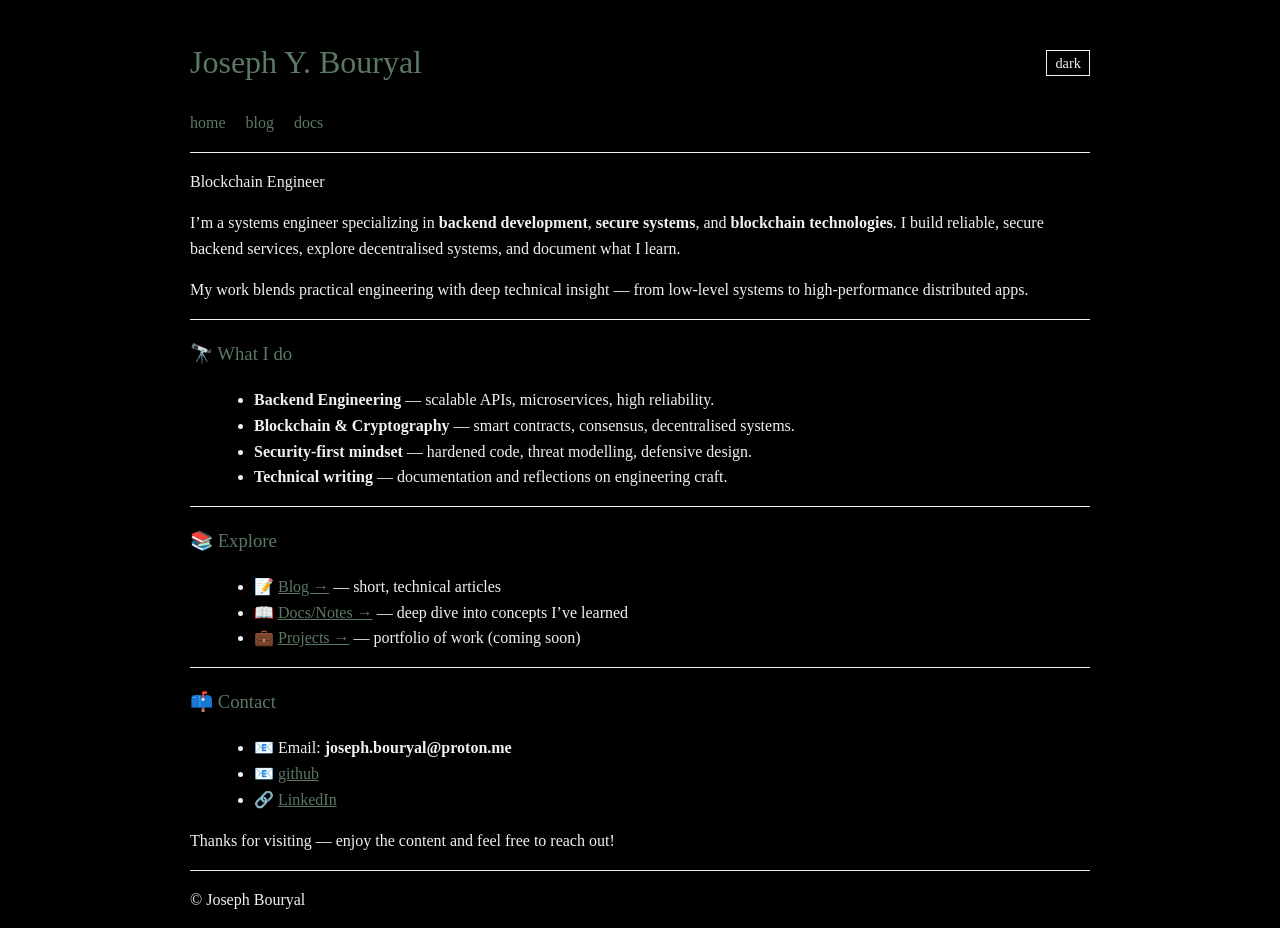
==== public/index.html @ 2f8535c4 "suckless portfolio" ====
<!DOCTYPE html>
<html lang="en">
<head>
  <meta charset="utf-8">
  <title>Joseph Y. Bouryal</title>
  <meta name="viewport" content="width=device-width, initial-scale=1">
  <link rel="stylesheet" href="/style.css">
</head>
<body>

<header>
  <div class="topbar">
    <h1>Joseph Y. Bouryal</h1>

    <!-- NEW: button on the right -->
    <button id="theme-btn" class="theme-btn">dark</button>
  </div>

  <nav>
    <a href="/index.html">home</a>
    <a href="/blog/index.html">blog</a>
    <a href="/docs/index.html">docs</a>
  </nav>

  <hr>
</header>

<main>
  <p>Blockchain Engineer</p>
  <p>I’m a systems engineer specializing in <strong>backend
  development</strong>, <strong>secure systems</strong>, and
  <strong>blockchain technologies</strong>. I build reliable, secure
  backend services, explore decentralised systems, and document what I
  learn.</p>
  <p>My work blends practical engineering with deep technical insight —
  from low-level systems to high-performance distributed apps.</p>
  <hr />
  <h3 id="what-i-do">🔭 What I do</h3>
  <ul>
  <li><strong>Backend Engineering</strong> — scalable APIs,
  microservices, high reliability.</li>
  <li><strong>Blockchain &amp; Cryptography</strong> — smart contracts,
  consensus, decentralised systems.</li>
  <li><strong>Security-first mindset</strong> — hardened code, threat
  modelling, defensive design.</li>
  <li><strong>Technical writing</strong> — documentation and reflections
  on engineering craft.</li>
  </ul>
  <hr />
  <h3 id="explore">📚 Explore</h3>
  <ul>
  <li>📝 <a href="blog/index.html">Blog →</a> — short, technical
  articles</li>
  <li>📖 <a href="docs/index.html">Docs/Notes →</a> — deep dive into
  concepts I’ve learned</li>
  <li>💼 <a href="#">Projects →</a> — portfolio of work (coming
  soon)</li>
  </ul>
  <hr />
  <h3 id="contact">📫 Contact</h3>
  <ul>
  <li>📧 Email: <strong>joseph.bouryal@proton.me</strong></li>
  <li>📧 <a href="https://github.com/0-x-joseph">github</a></li>
  <li>🔗 <a
  href="https://www.linkedin.com/in/youssef-bouryal">LinkedIn</a></li>
  </ul>
  <p>Thanks for visiting — enjoy the content and feel free to reach
  out!</p>
</main>

<footer>
  <hr>
  <p>© Joseph Bouryal</p>
</footer>

<script>
  const btn = document.getElementById("theme-btn");
  const saved = localStorage.getItem("theme");

  if (saved === "dark") document.documentElement.classList.add("dark");
  if (saved === "light") document.documentElement.classList.remove("dark");

  function updateText() {
    btn.textContent = document.documentElement.classList.contains("dark") ? "light" : "dark";
  }

  updateText();

  btn.addEventListener("click", () => {
    document.documentElement.classList.toggle("dark");
    const mode = document.documentElement.classList.contains("dark") ? "dark" : "light";
    localStorage.setItem("theme", mode);
    updateText();
  });
</script>

</body>
</html>
---- style.css ----
:root {
  --bg: #000000;
  --fg: #f0f0f0;
  --accent: #5A7863;
  --max: 900px;
}

html, body {
  margin: 0;
  padding: 0;
  background: var(--bg);
  color: var(--fg);
}

body {
  font-family: serif;
  max-width: var(--max);
  margin: 1rem auto;
  padding: 0 1rem;
  line-height: 1.6;
}

/* Theme toggle */
html.dark {
  --bg: #ffffff;
  --fg: #000000;
}

/* Basic layout */
header, footer {
  margin-bottom: 1rem;
}

hr {
  border: none;
  border-top: 1px solid var(--fg);
  margin: 1rem 0;
}

nav a {
  margin-right: 1rem;
  color: var(--accent);
  text-decoration: none;
}

nav a:hover {
  text-decoration: underline;
}

/* Content links */
a {
  color: var(--accent);
  text-decoration: underline;
}

/* Headings */
h1, h2, h3 {
  font-weight: normal;
  color: var(--accent);
}

/* Lists */
ul, ol {
  margin: 0.5rem 0 0.5rem 1.5rem;
}

/* Code blocks */
pre {
  background: rgba(255,255,255,0.05);
  border: 1px solid rgba(255,255,255,0.12);
  padding: 0.75rem;
  overflow-x: auto;
}

/* Inline code */
code {
  background: rgba(255,255,255,0.05);
  padding: 0.1rem 0.25rem;
}

/* Theme toggle button */
.theme-toggle {
  display: inline-block;
  margin-right: 1rem;
}

.theme-toggle button {
  background: transparent;
  border: 1px solid var(--fg);
  color: var(--fg);
  padding: 0.25rem 0.5rem;
  cursor: pointer;
  font-family: inherit;
}

.theme-toggle button:hover {
  background: var(--fg);
  color: var(--bg);
}

.topbar {
  display: flex;
  align-items: center;
  justify-content: space-between;
}

.theme-btn {
  background: transparent;
  border: 1px solid var(--fg);
  color: var(--fg);
  padding: 0.2rem 0.5rem;
  cursor: pointer;
  font-family: inherit;
  font-size: 0.9rem;
}

.theme-btn:hover {
  background: var(--fg);
  color: var(--bg);
}
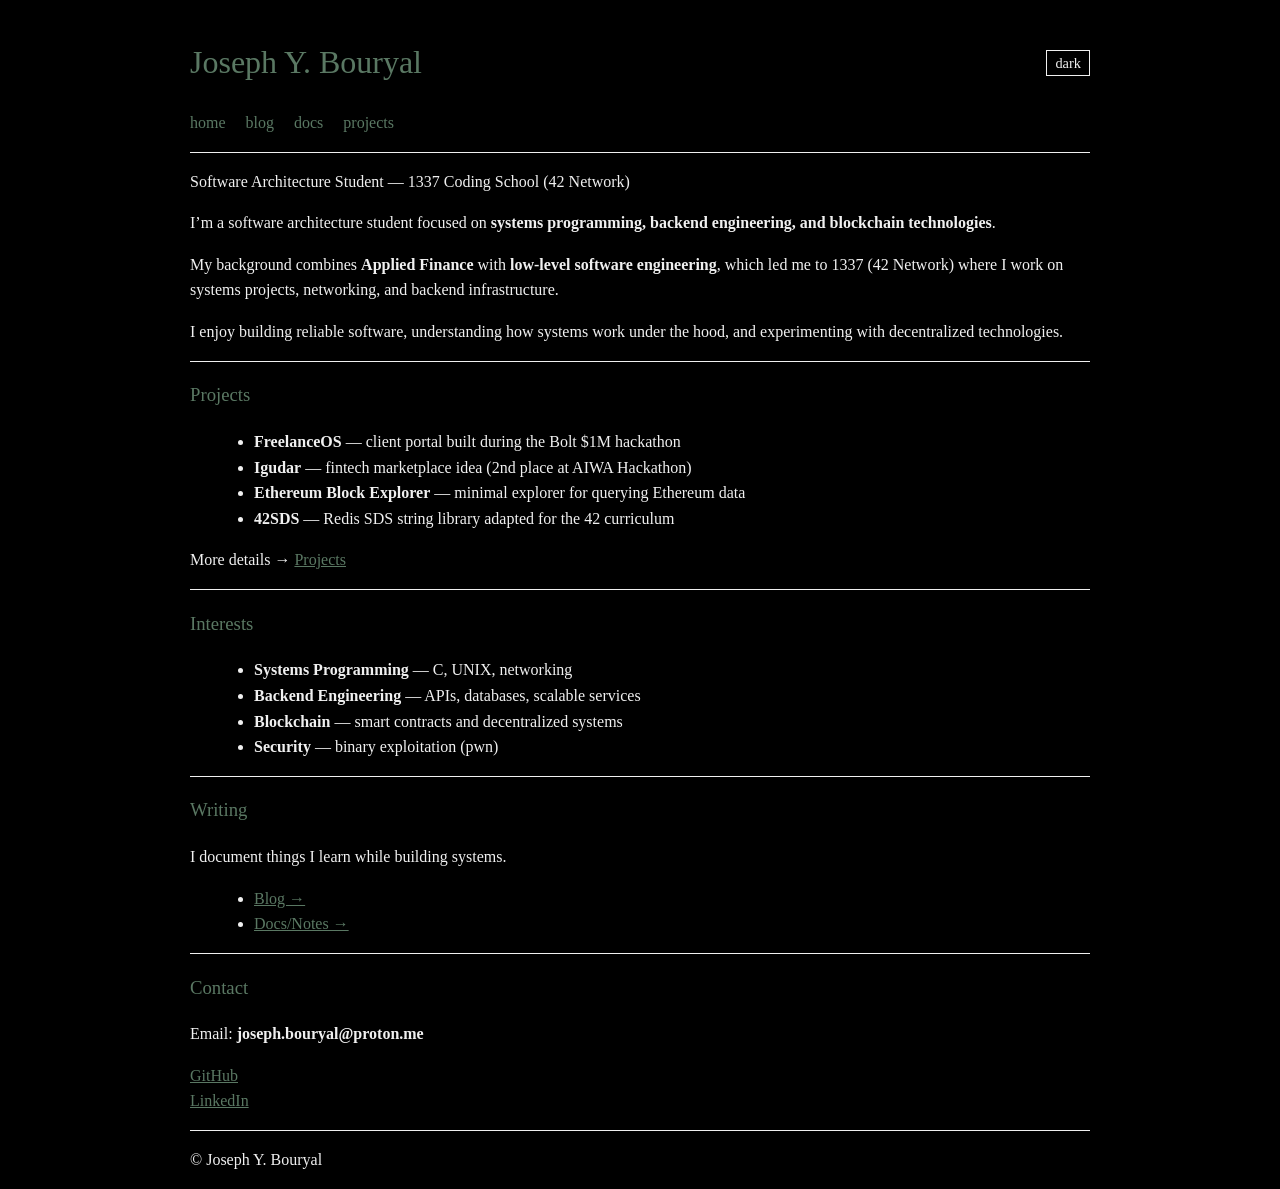
==== commit 8b0618d5: "update website" ====
--- a/public/index.html
+++ b/public/index.html
@@ -20,57 +20,66 @@
     <a href="/index.html">home</a>
     <a href="/blog/index.html">blog</a>
     <a href="/docs/index.html">docs</a>
+    <a href="/projects/index.html">projects</a>
   </nav>
 
   <hr>
 </header>
 
 <main>
-  <p>Blockchain Engineer</p>
-  <p>I’m a systems engineer specializing in <strong>backend
-  development</strong>, <strong>secure systems</strong>, and
-  <strong>blockchain technologies</strong>. I build reliable, secure
-  backend services, explore decentralised systems, and document what I
-  learn.</p>
-  <p>My work blends practical engineering with deep technical insight —
-  from low-level systems to high-performance distributed apps.</p>
+  <p>Software Architecture Student — 1337 Coding School (42 Network)</p>
+  <p>I’m a software architecture student focused on <strong>systems
+  programming, backend engineering, and blockchain
+  technologies</strong>.</p>
+  <p>My background combines <strong>Applied Finance</strong> with
+  <strong>low-level software engineering</strong>, which led me to 1337
+  (42 Network) where I work on systems projects, networking, and backend
+  infrastructure.</p>
+  <p>I enjoy building reliable software, understanding how systems work
+  under the hood, and experimenting with decentralized technologies.</p>
   <hr />
-  <h3 id="what-i-do">🔭 What I do</h3>
+  <h3 id="projects">Projects</h3>
   <ul>
-  <li><strong>Backend Engineering</strong> — scalable APIs,
-  microservices, high reliability.</li>
-  <li><strong>Blockchain &amp; Cryptography</strong> — smart contracts,
-  consensus, decentralised systems.</li>
-  <li><strong>Security-first mindset</strong> — hardened code, threat
-  modelling, defensive design.</li>
-  <li><strong>Technical writing</strong> — documentation and reflections
-  on engineering craft.</li>
+  <li><strong>FreelanceOS</strong> — client portal built during the Bolt
+  $1M hackathon<br />
+  </li>
+  <li><strong>Igudar</strong> — fintech marketplace idea (2nd place at
+  AIWA Hackathon)<br />
+  </li>
+  <li><strong>Ethereum Block Explorer</strong> — minimal explorer for
+  querying Ethereum data<br />
+  </li>
+  <li><strong>42SDS</strong> — Redis SDS string library adapted for the
+  42 curriculum</li>
+  </ul>
+  <p>More details → <a href="projects/index.html">Projects</a></p>
+  <hr />
+  <h3 id="interests">Interests</h3>
+  <ul>
+  <li><strong>Systems Programming</strong> — C, UNIX, networking</li>
+  <li><strong>Backend Engineering</strong> — APIs, databases, scalable
+  services</li>
+  <li><strong>Blockchain</strong> — smart contracts and decentralized
+  systems</li>
+  <li><strong>Security</strong> — binary exploitation (pwn)</li>
   </ul>
   <hr />
-  <h3 id="explore">📚 Explore</h3>
+  <h3 id="writing">Writing</h3>
+  <p>I document things I learn while building systems.</p>
   <ul>
-  <li>📝 <a href="blog/index.html">Blog →</a> — short, technical
-  articles</li>
-  <li>📖 <a href="docs/index.html">Docs/Notes →</a> — deep dive into
-  concepts I’ve learned</li>
-  <li>💼 <a href="#">Projects →</a> — portfolio of work (coming
-  soon)</li>
+  <li><a href="blog/index.html">Blog →</a></li>
+  <li><a href="docs/index.html">Docs/Notes →</a></li>
   </ul>
   <hr />
-  <h3 id="contact">📫 Contact</h3>
-  <ul>
-  <li>📧 Email: <strong>joseph.bouryal@proton.me</strong></li>
-  <li>📧 <a href="https://github.com/0-x-joseph">github</a></li>
-  <li>🔗 <a
-  href="https://www.linkedin.com/in/youssef-bouryal">LinkedIn</a></li>
-  </ul>
-  <p>Thanks for visiting — enjoy the content and feel free to reach
-  out!</p>
+  <h3 id="contact">Contact</h3>
+  <p>Email: <strong>joseph.bouryal@proton.me</strong></p>
+  <p><a href="https://github.com/0-x-joseph">GitHub</a><br />
+  <a href="https://www.linkedin.com/in/youssef-bouryal">LinkedIn</a></p>
 </main>
 
 <footer>
   <hr>
-  <p>© Joseph Bouryal</p>
+  <p>© Joseph Y. Bouryal</p>
 </footer>
 
 <script>
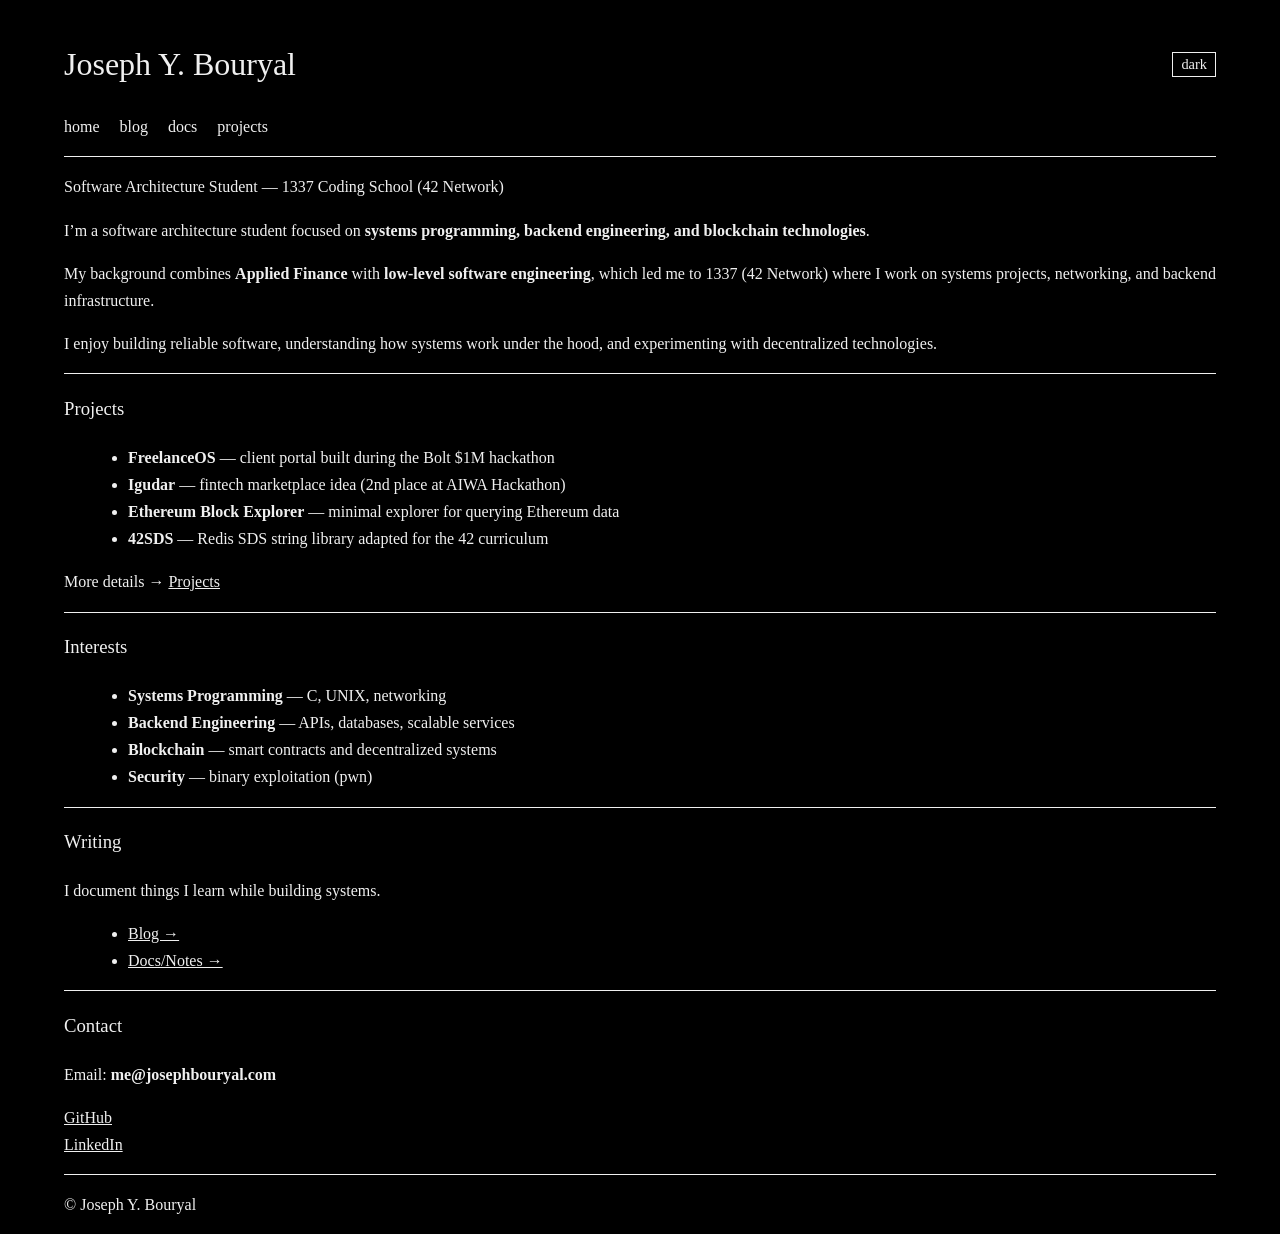
==== commit a98c260a: "changed spacing, added makefile rule, and added some fonts" ====
--- a/public/index.html
+++ b/public/index.html
@@ -72,7 +72,7 @@
   </ul>
   <hr />
   <h3 id="contact">Contact</h3>
-  <p>Email: <strong>joseph.bouryal@proton.me</strong></p>
+  <p>Email: <strong>me@josephbouryal.com</strong></p>
   <p><a href="https://github.com/0-x-joseph">GitHub</a><br />
   <a href="https://www.linkedin.com/in/youssef-bouryal">LinkedIn</a></p>
 </main>
--- a/style.css
+++ b/style.css
@@ -1,9 +1,12 @@
 :root {
   --bg: #000000;
   --fg: #f0f0f0;
-  --accent: #5A7863;
-  --max: 900px;
+  --accent: var(--fg);
+  --max: 90vw;
+  --max-large: 1200px;
 }
+
+@import url('https://fonts.googleapis.com/css2?family=Libre+Baskerville:wght@400;700&display=swap');
 
 html, body {
   margin: 0;
@@ -13,11 +16,12 @@
 }
 
 body {
-  font-family: serif;
-  max-width: var(--max);
+  font-family: 'Libre Baskerville', 'Times New Roman', serif;
+  width: var(--max);
+  max-width: var(--max-large);
   margin: 1rem auto;
   padding: 0 1rem;
-  line-height: 1.6;
+  line-height: 1.7;
 }
 
 /* Theme toggle */
